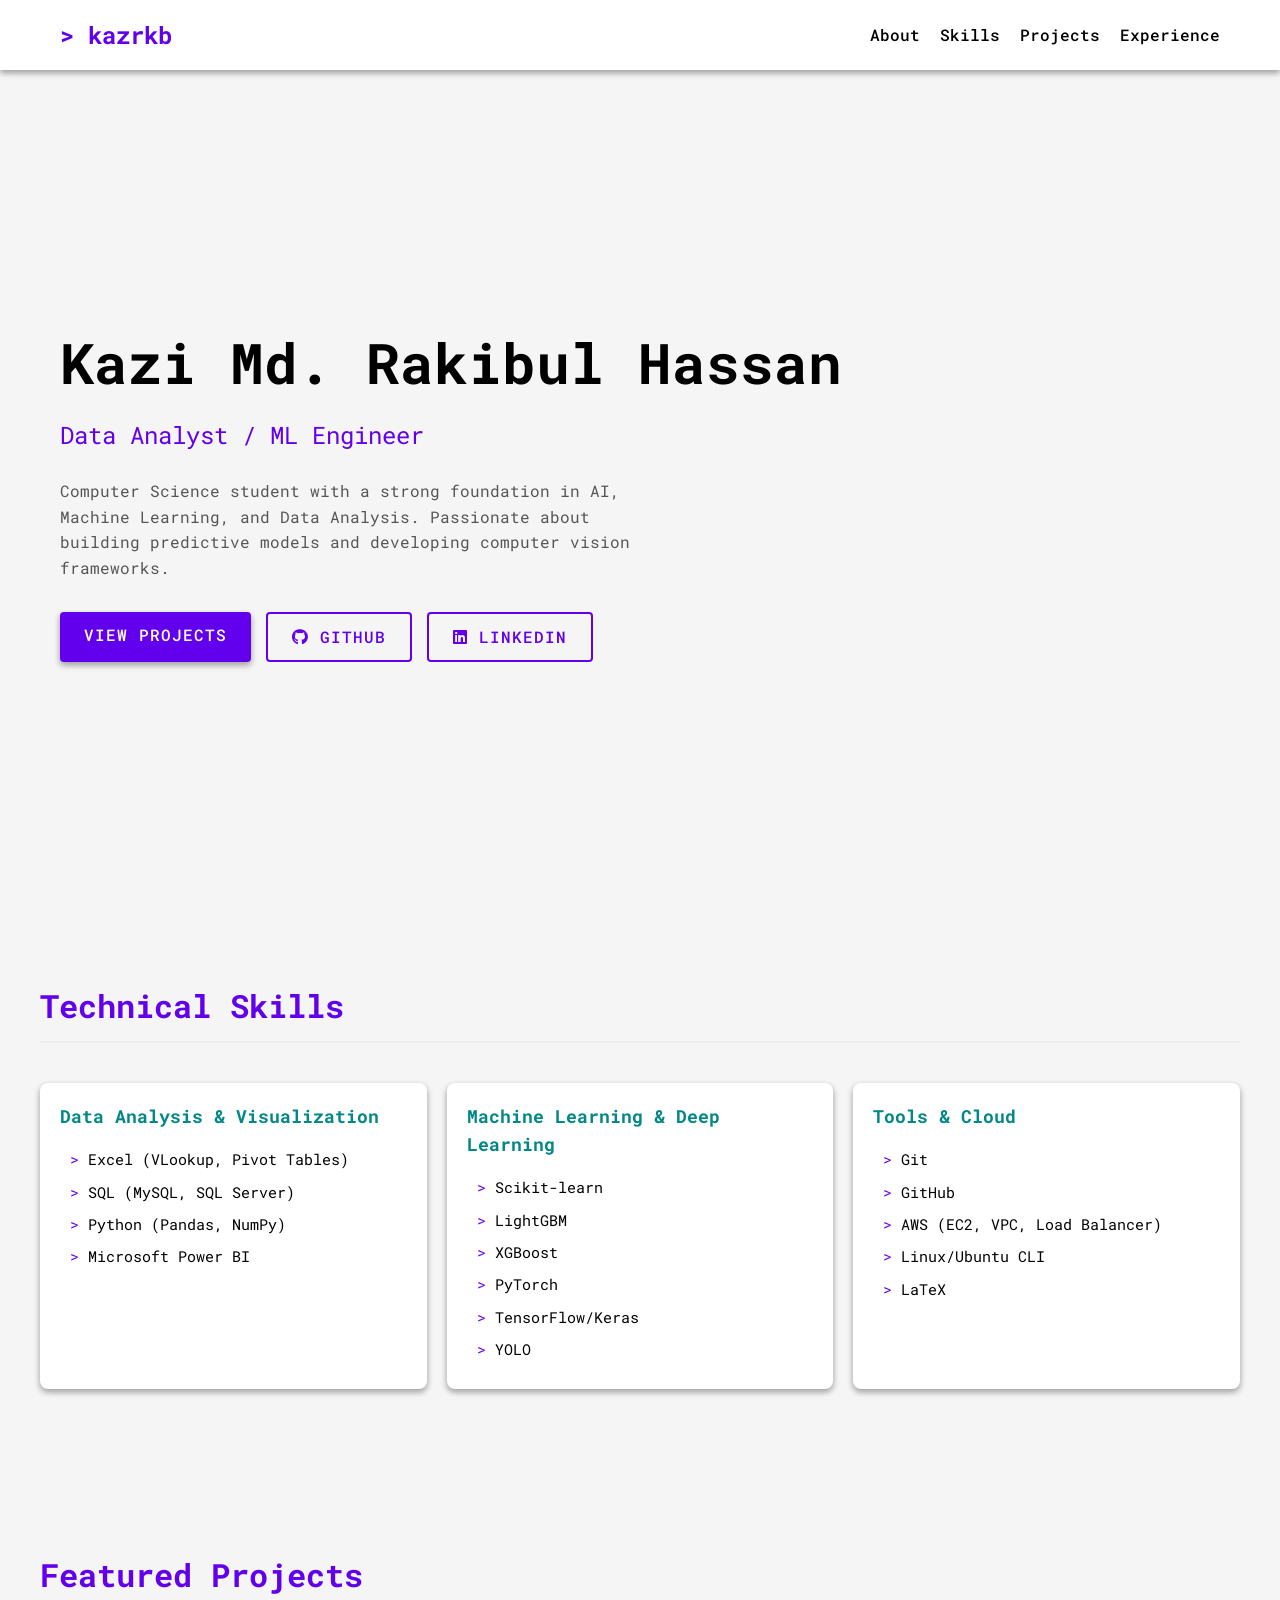
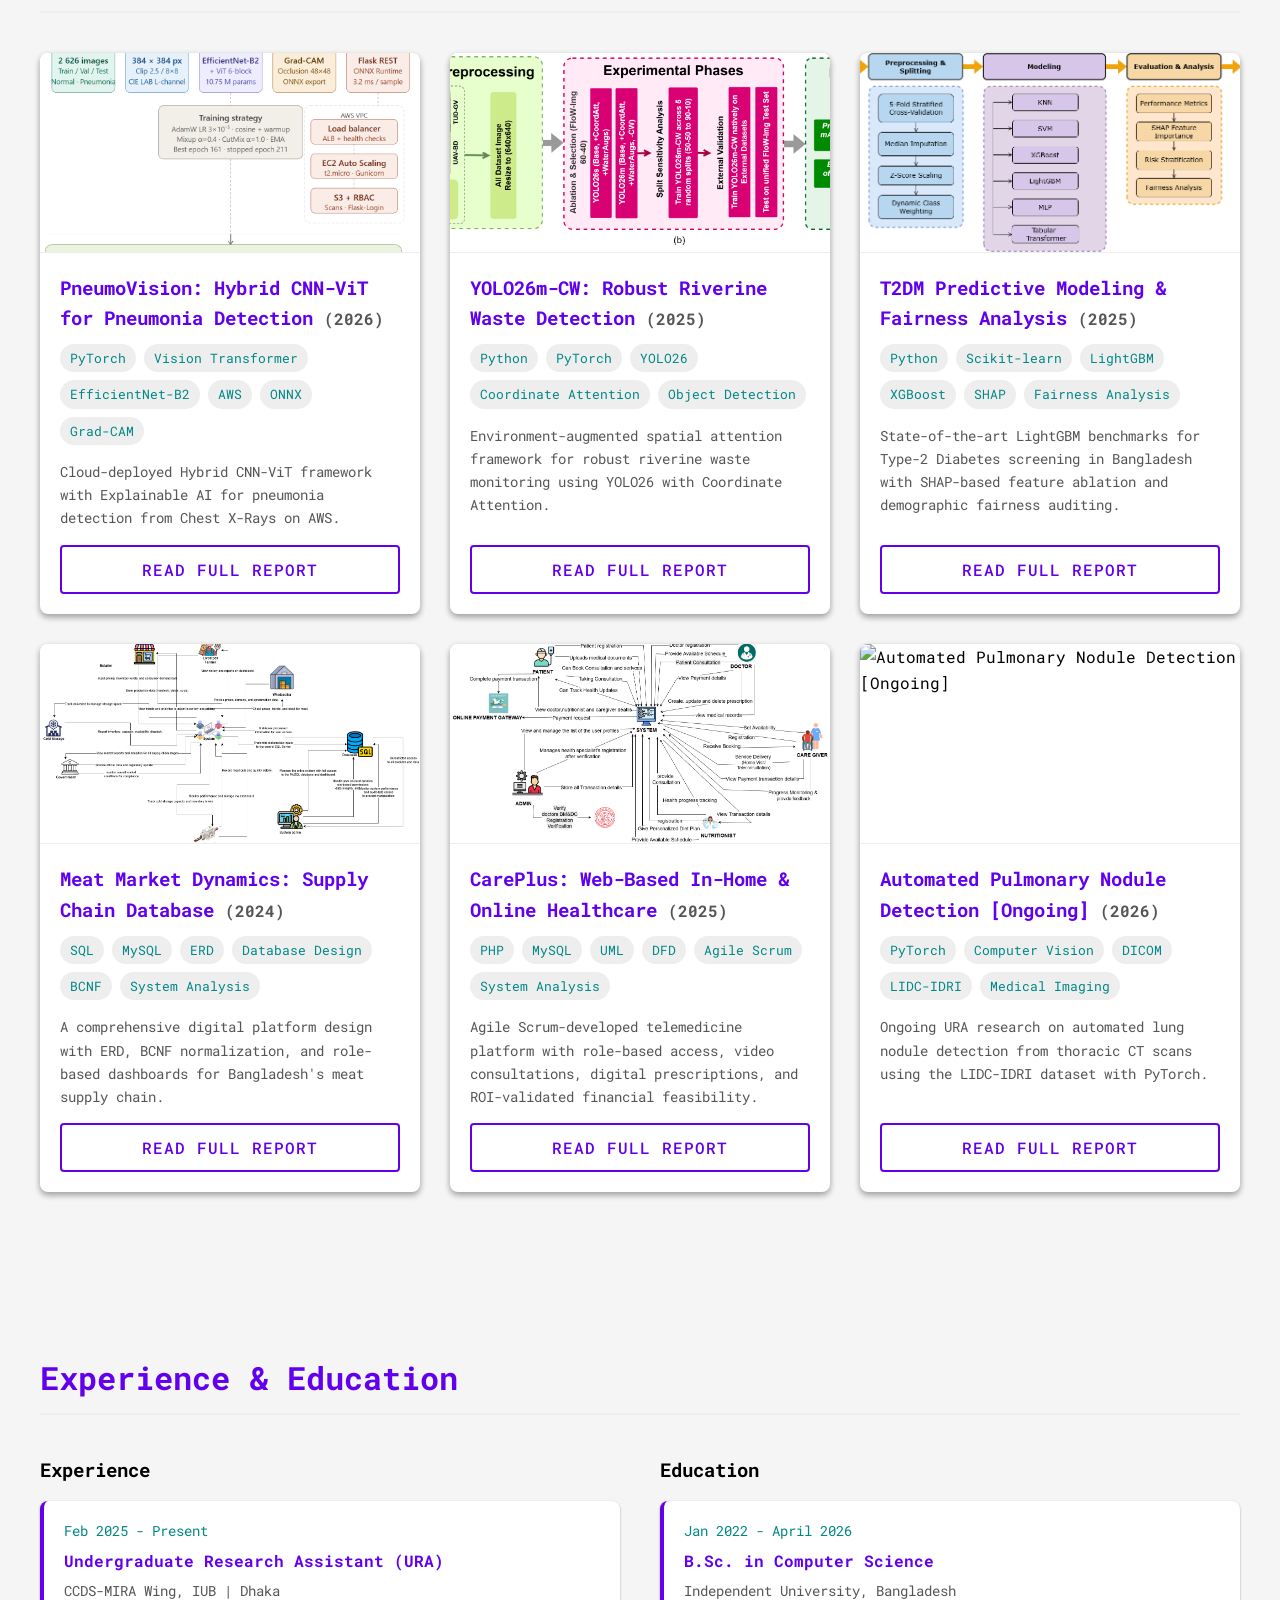
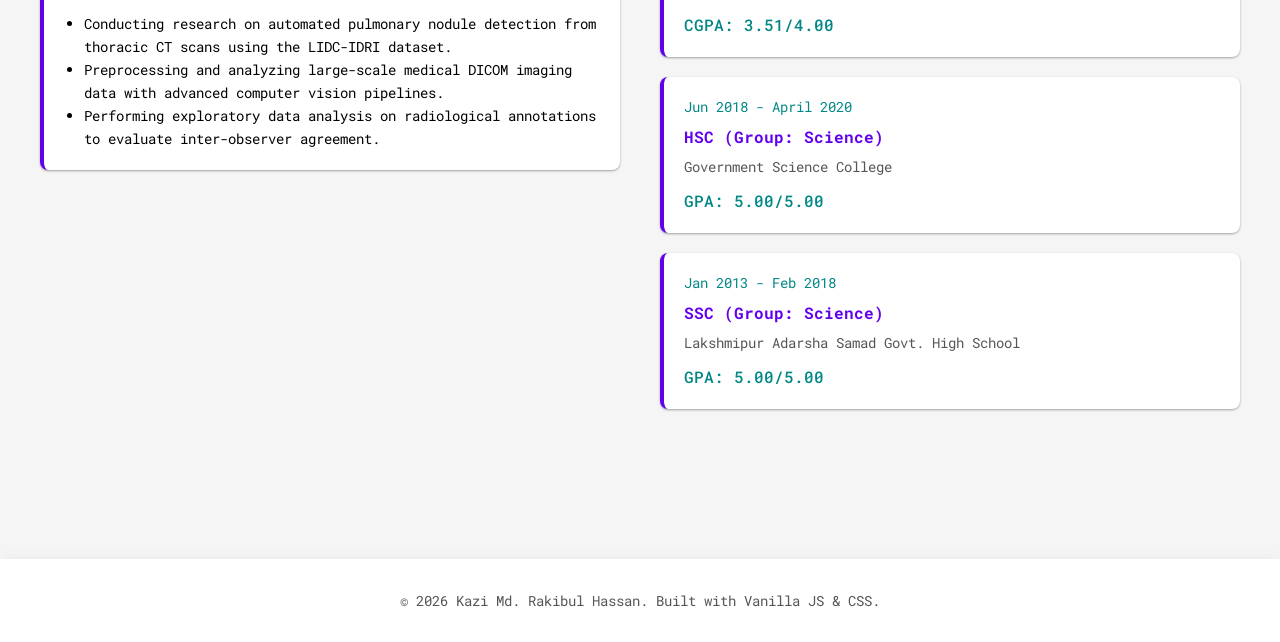
==== index.html @ a4ea5325 "Initial commit of portfolio with all projects" ====
<!DOCTYPE html>
<html lang="en">
<head>
    <meta charset="UTF-8">
    <meta name="viewport" content="width=device-width, initial-scale=1.0">
    <title>Kazi Md. Rakibul Hassan | Portfolio</title>
    
    <!-- Google Fonts: Roboto Mono for monospace look -->
    <link rel="preconnect" href="https://fonts.googleapis.com">
    <link rel="preconnect" href="https://fonts.gstatic.com" crossorigin>
    <link href="https://fonts.googleapis.com/css2?family=Roboto+Mono:wght@400;500;700&display=swap" rel="stylesheet">
    
    <!-- FontAwesome -->
    <link rel="stylesheet" href="https://cdnjs.cloudflare.com/ajax/libs/font-awesome/6.4.0/css/all.min.css">
    
    <link rel="stylesheet" href="styles.css">
</head>
<body>

    <!-- Navigation -->
    <nav class="navbar elevation-2">
        <div class="nav-content container">
            <div class="logo">>&nbsp;kazrkb</div>
            <ul class="nav-links">
                <li><a href="#about">About</a></li>
                <li><a href="#skills">Skills</a></li>
                <li><a href="#projects">Projects</a></li>
                <li><a href="#experience">Experience</a></li>
            </ul>
        </div>
    </nav>

    <!-- Hero Section -->
    <header class="hero container" id="about">
        <div class="hero-text">
            <h1 id="hero-name" class="typing-effect"></h1>
            <h2 id="hero-title" class="primary-text"></h2>
            <p id="hero-bio"></p>
            <div class="hero-actions">
                <a href="#projects" class="btn btn-primary elevation-2 ripple">View Projects</a>
                <a href="https://github.com/kazrkb" target="_blank" class="btn btn-outline ripple"><i class="fa-brands fa-github"></i> GitHub</a>
                <a href="https://linkedin.com/in/kazimdrakibulhassan" target="_blank" class="btn btn-outline ripple"><i class="fa-brands fa-linkedin"></i> LinkedIn</a>
            </div>
        </div>
    </header>

    <!-- Skills Section -->
    <section class="section container" id="skills">
        <h2 class="section-title">Technical Skills</h2>
        <div class="skills-grid" id="skills-container">
            <!-- Populated by JS -->
        </div>
    </section>

    <!-- Projects Section -->
    <section class="section container" id="projects">
        <h2 class="section-title">Featured Projects</h2>
        <div class="projects-grid" id="projects-container">
            <!-- Populated by JS -->
        </div>
    </section>

    <!-- Experience Section -->
    <section class="section container" id="experience">
        <h2 class="section-title">Experience & Education</h2>
        <div class="timeline-container">
            <div class="timeline" id="experience-container">
                <h3>Experience</h3>
                <!-- Populated by JS -->
            </div>
            <div class="timeline" id="education-container">
                <h3>Education</h3>
                <!-- Populated by JS -->
            </div>
        </div>
    </section>

    <!-- Footer -->
    <footer class="footer elevation-4">
        <div class="container text-center">
            <p>&copy; 2026 Kazi Md. Rakibul Hassan. Built with Vanilla JS & CSS.</p>
        </div>
    </footer>


    <script src="script.js"></script>
</body>
</html>
---- styles.css ----
:root {
    /* Material Light Theme Colors */
    --md-background: #f5f5f5;
    --md-surface: #ffffff;
    --md-surface-2: #eeeeee;
    --md-primary: #6200ee;
    --md-primary-variant: #3700b3;
    --md-secondary: #018786;
    --md-error: #b00020;
    --md-on-background: #000000;
    --md-on-surface: #000000;
    --md-on-primary: #ffffff;
    
    /* Elevations (Shadows) */
    --elevation-1: 0 1px 3px rgba(0,0,0,0.12), 0 1px 2px rgba(0,0,0,0.24);
    --elevation-2: 0 3px 6px rgba(0,0,0,0.16), 0 3px 6px rgba(0,0,0,0.23);
    --elevation-4: 0 10px 20px rgba(0,0,0,0.19), 0 6px 6px rgba(0,0,0,0.23);
    --elevation-8: 0 19px 38px rgba(0,0,0,0.30), 0 15px 12px rgba(0,0,0,0.22);
}

* {
    box-sizing: border-box;
    margin: 0;
    padding: 0;
}

body {
    font-family: 'Roboto Mono', monospace;
    background-color: var(--md-background);
    color: var(--md-on-background);
    line-height: 1.6;
    overflow-x: hidden;
}

.container {
    max-width: 1200px;
    margin: 0 auto;
    padding: 0 20px;
}

/* Material Elevations */
.elevation-1 { box-shadow: var(--elevation-1); }
.elevation-2 { box-shadow: var(--elevation-2); }
.elevation-4 { box-shadow: var(--elevation-4); }
.elevation-8 { box-shadow: var(--elevation-8); }

/* Typography */
h1, h2, h3, h4 {
    font-weight: 700;
    margin-bottom: 1rem;
    color: var(--md-on-surface);
}

.primary-text { color: var(--md-primary); }
.secondary-text { color: var(--md-secondary); }

/* Navigation */
.navbar {
    background-color: var(--md-surface);
    position: fixed;
    top: 0;
    width: 100%;
    z-index: 1000;
    padding: 1rem 0;
}

.nav-content {
    display: flex;
    justify-content: space-between;
    align-items: center;
}

.logo {
    font-size: 1.5rem;
    font-weight: 700;
    color: var(--md-primary);
}

.nav-links {
    list-style: none;
    display: flex;
    gap: 20px;
}

.nav-links a {
    color: var(--md-on-surface);
    text-decoration: none;
    transition: color 0.3s;
    font-weight: 500;
}

.nav-links a:hover {
    color: var(--md-primary);
}

/* Hero Section */
.hero {
    height: 100vh;
    display: flex;
    align-items: center;
    padding-top: 80px;
}

.hero-text h1 { font-size: 3.5rem; margin-bottom: 0.5rem; }
.hero-text h2 { font-size: 1.5rem; margin-bottom: 1.5rem; font-weight: 400; }
.hero-text p { max-width: 600px; margin-bottom: 2rem; color: #555; }

.hero-actions {
    display: flex;
    gap: 15px;
}

/* Buttons */
.btn {
    padding: 10px 24px;
    border: none;
    border-radius: 4px;
    font-family: 'Roboto Mono', monospace;
    font-size: 1rem;
    font-weight: 500;
    cursor: pointer;
    text-decoration: none;
    display: inline-block;
    transition: background-color 0.3s, transform 0.1s;
    text-transform: uppercase;
    letter-spacing: 1px;
}

.btn:active { transform: scale(0.98); }

.btn-primary {
    background-color: var(--md-primary);
    color: var(--md-on-primary);
}
.btn-primary:hover { background-color: #d4a5ff; }

.btn-outline {
    background-color: transparent;
    color: var(--md-primary);
    border: 2px solid var(--md-primary);
}
.btn-outline:hover { background-color: rgba(187, 134, 252, 0.1); }

/* Sections */
.section {
    padding: 80px 0;
}
.section-title {
    font-size: 2rem;
    border-bottom: 2px solid var(--md-surface-2);
    padding-bottom: 10px;
    margin-bottom: 40px;
    color: var(--md-primary);
}

/* Cards */
.card {
    background-color: var(--md-surface);
    border-radius: 8px;
    overflow: hidden;
    transition: transform 0.3s, box-shadow 0.3s;
    display: flex;
    flex-direction: column;
}

.card:hover {
    transform: translateY(-5px);
    box-shadow: var(--elevation-4);
}

/* Projects Grid */
.projects-grid {
    display: grid;
    grid-template-columns: repeat(auto-fill, minmax(300px, 1fr));
    gap: 30px;
}

.project-img {
    width: 100%;
    height: 200px;
    object-fit: cover;
    border-bottom: 1px solid var(--md-surface-2);
}

.project-content {
    padding: 20px;
    flex-grow: 1;
    display: flex;
    flex-direction: column;
}

.project-title {
    font-size: 1.2rem;
    margin-bottom: 10px;
}

.project-desc {
    color: #555;
    font-size: 0.9rem;
    margin-bottom: 15px;
    flex-grow: 1;
}

.tags {
    display: flex;
    flex-wrap: wrap;
    gap: 8px;
    margin-bottom: 15px;
}

.tag {
    background-color: var(--md-surface-2);
    color: var(--md-secondary);
    padding: 4px 10px;
    border-radius: 16px;
    font-size: 0.8rem;
}

/* Skills Grid */
.skills-grid {
    display: grid;
    grid-template-columns: repeat(auto-fit, minmax(250px, 1fr));
    gap: 20px;
}

.skill-category {
    background-color: var(--md-surface);
    padding: 20px;
    border-radius: 8px;
}
.skill-category h3 { color: var(--md-secondary); font-size: 1.1rem;}
.skill-category ul { list-style-type: none; padding-left: 10px; }
.skill-category li { margin-bottom: 8px; font-size: 0.95rem; }
.skill-category li::before { content: "> "; color: var(--md-primary); }

/* Timeline (Experience/Education) */
.timeline-container {
    display: grid;
    grid-template-columns: 1fr 1fr;
    gap: 40px;
}

.timeline-item {
    background-color: var(--md-surface);
    padding: 20px;
    border-radius: 8px;
    margin-bottom: 20px;
    border-left: 4px solid var(--md-primary);
}
.timeline-date { color: var(--md-secondary); font-size: 0.85rem; margin-bottom: 5px;}
.timeline-title { font-weight: 700; margin-bottom: 5px; }
.timeline-subtitle { color: #555; font-size: 0.9rem; margin-bottom: 10px;}


/* Footer */
.footer {
    background-color: var(--md-surface);
    padding: 30px 0;
    margin-top: 50px;
    font-size: 0.9rem;
    color: #555;
}
.text-center { text-align: center; }

/* Specific Article Layouts */
.section-intro {
    font-size: 1.1rem;
    color: #444;
    margin-bottom: 30px;
    font-style: italic;
}

.methodology-item {
    display: grid;
    grid-template-columns: 1fr 1fr;
    gap: 40px;
    align-items: center;
    margin-bottom: 40px;
}

.methodology-item img {
    width: 70%;
    margin: 0 auto;
    display: block;
    border-radius: 8px;
    box-shadow: var(--elevation-2);
    padding: 4%;
    background-color: #fff;
    box-sizing: border-box;
}

.results-item {
    display: grid;
    grid-template-columns: 1fr 1fr;
    gap: 40px;
    align-items: center;
    margin-bottom: 40px;
}

.results-item img {
    width: 70%;
    margin: 0 auto;
    display: block;
    border-radius: 8px;
    box-shadow: var(--elevation-1);
    transition: transform 0.2s;
    padding: 4%;
    background-color: #fff;
    box-sizing: border-box;
}

.results-item img:hover {
    transform: scale(1.05);
}

/* Responsive */
@media (max-width: 768px) {
    .timeline-container { grid-template-columns: 1fr; }
    .hero-text h1 { font-size: 2.5rem; }
    .modal-content { width: 95%; margin: 10% auto; }
    .methodology-layout, .results-layout { grid-template-columns: 1fr; }
}
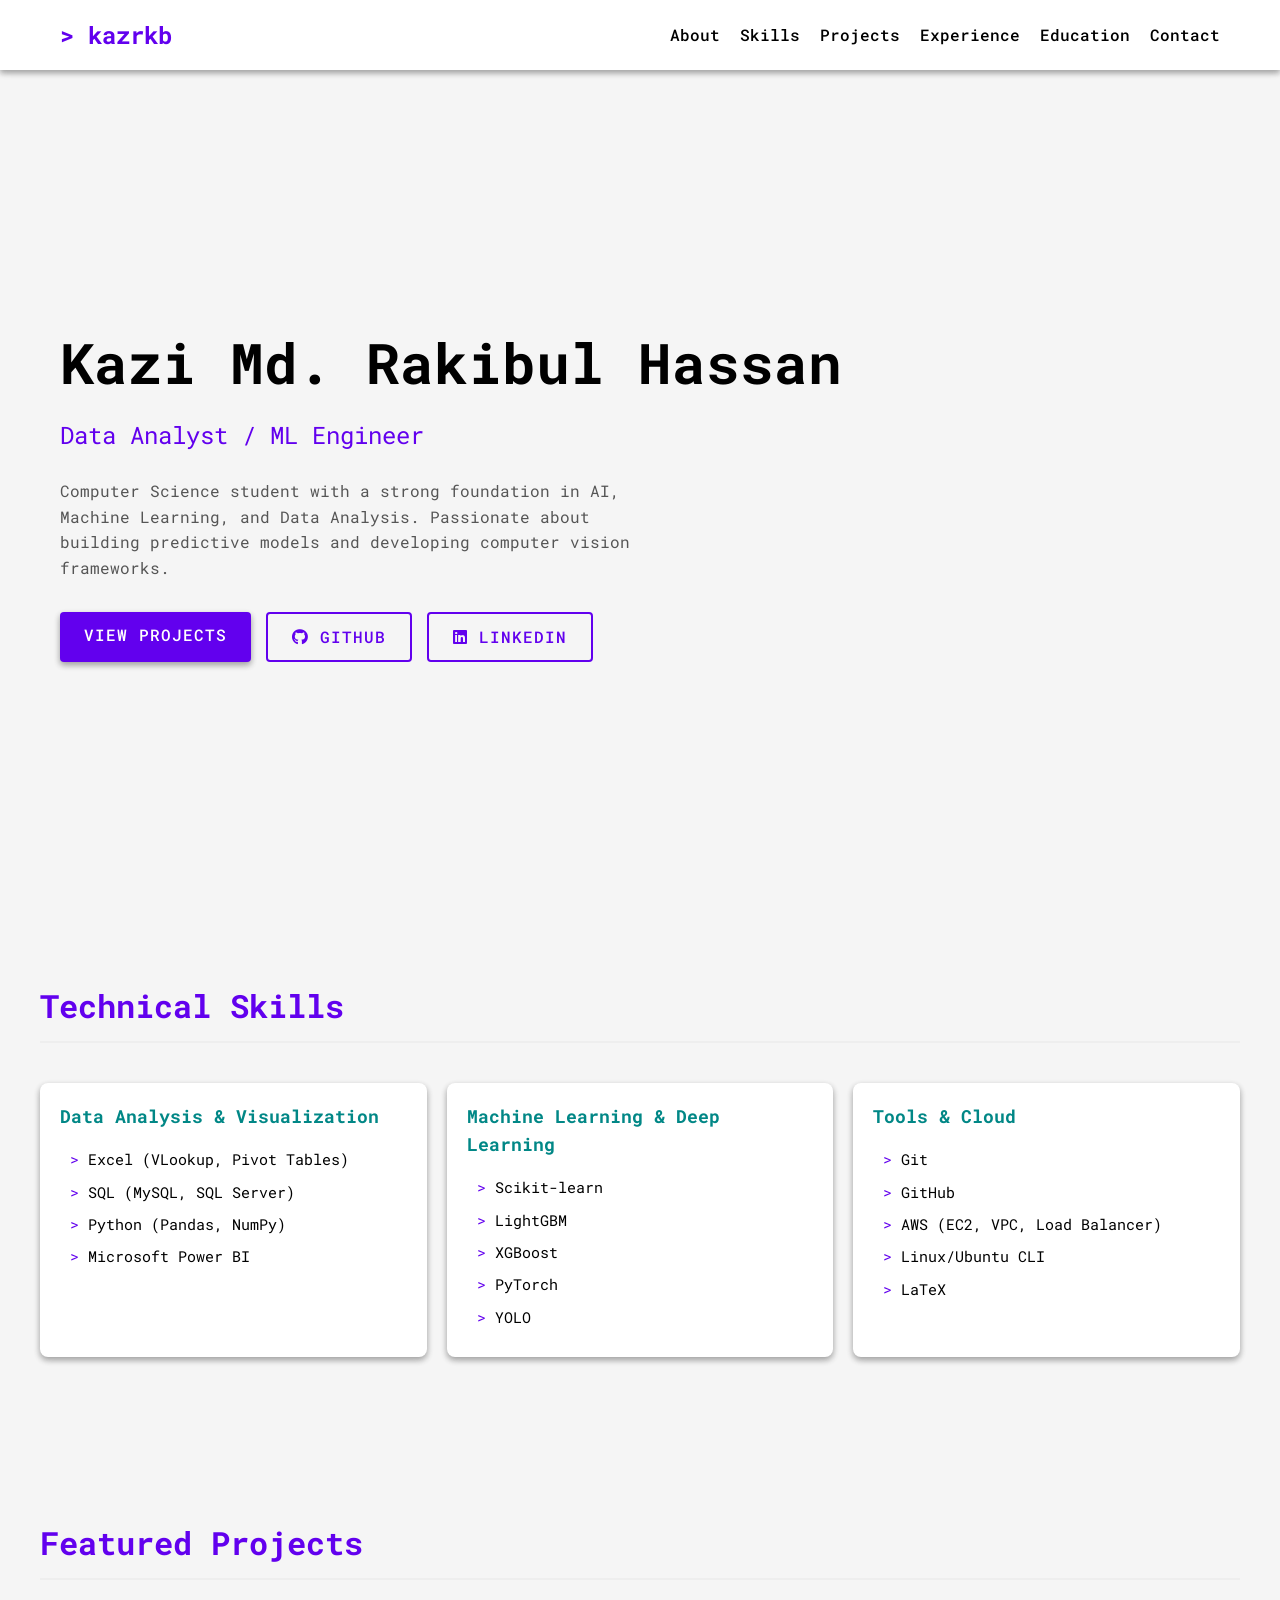
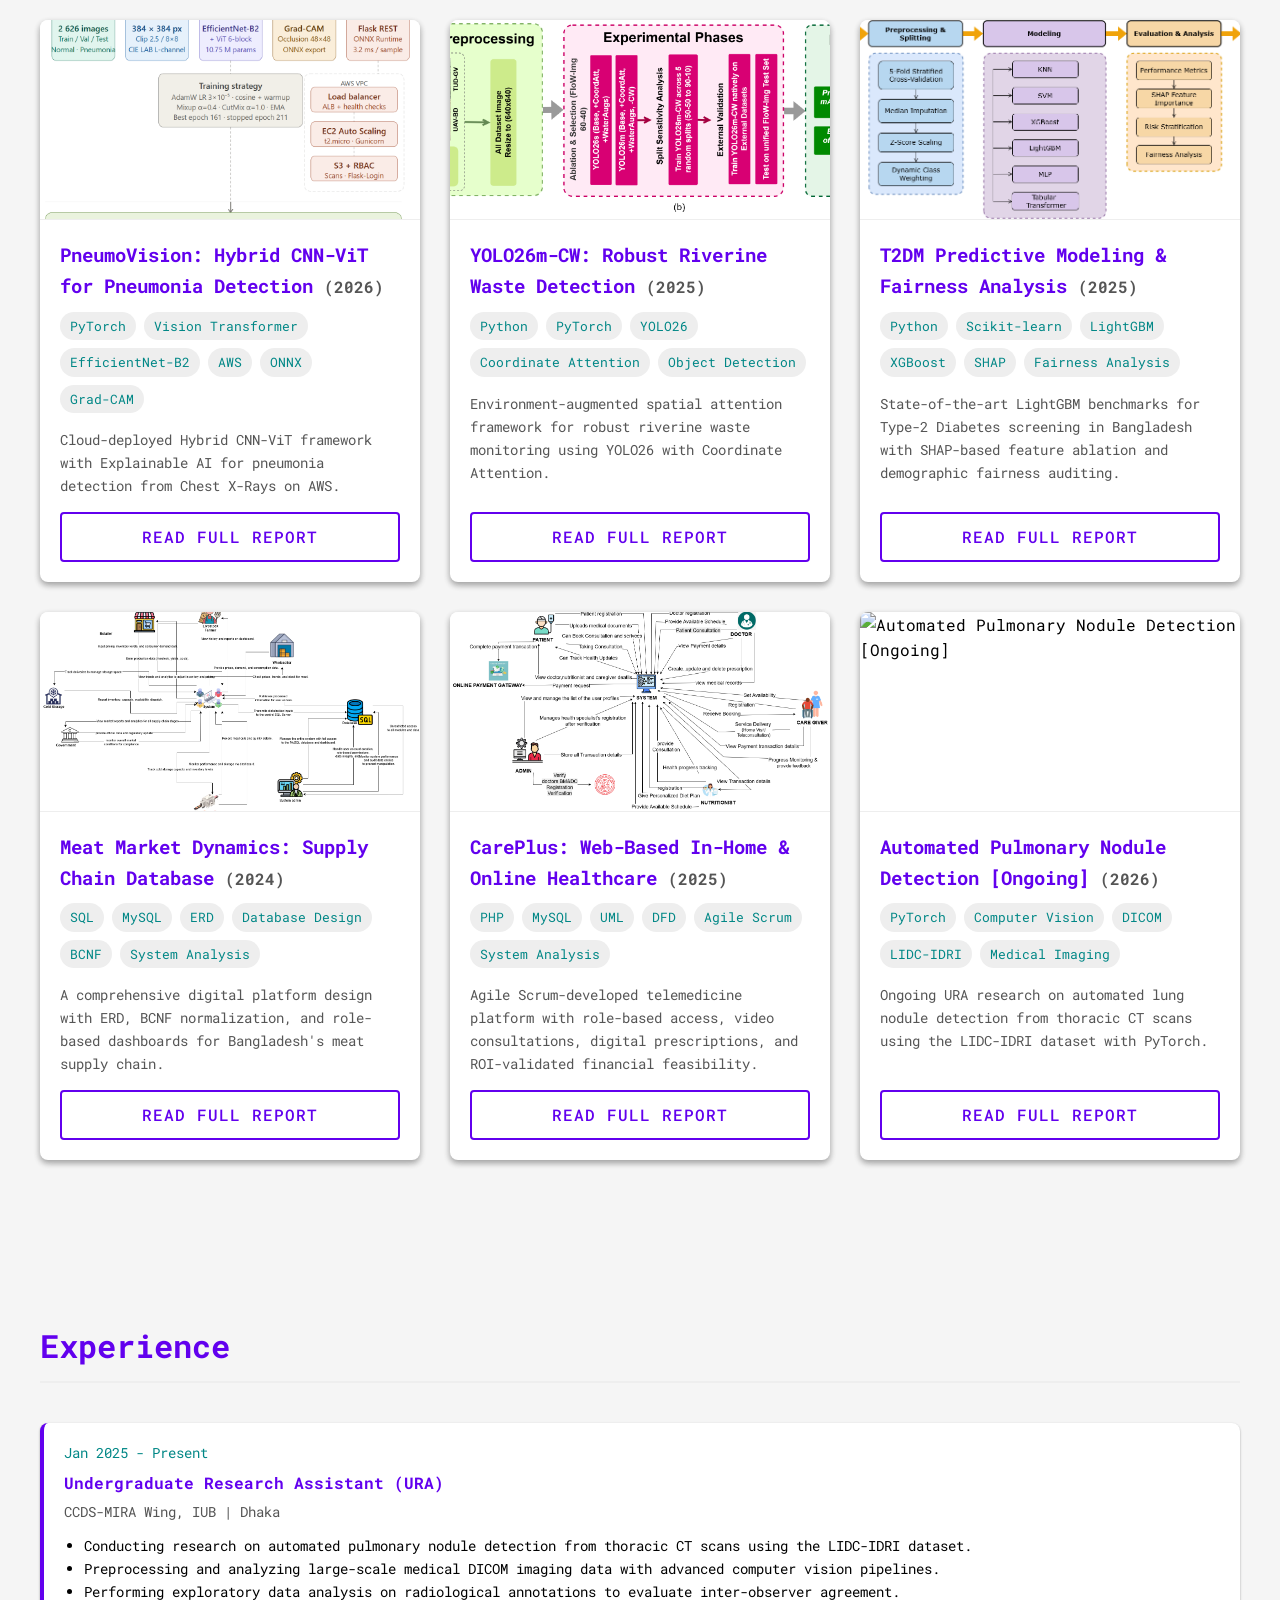
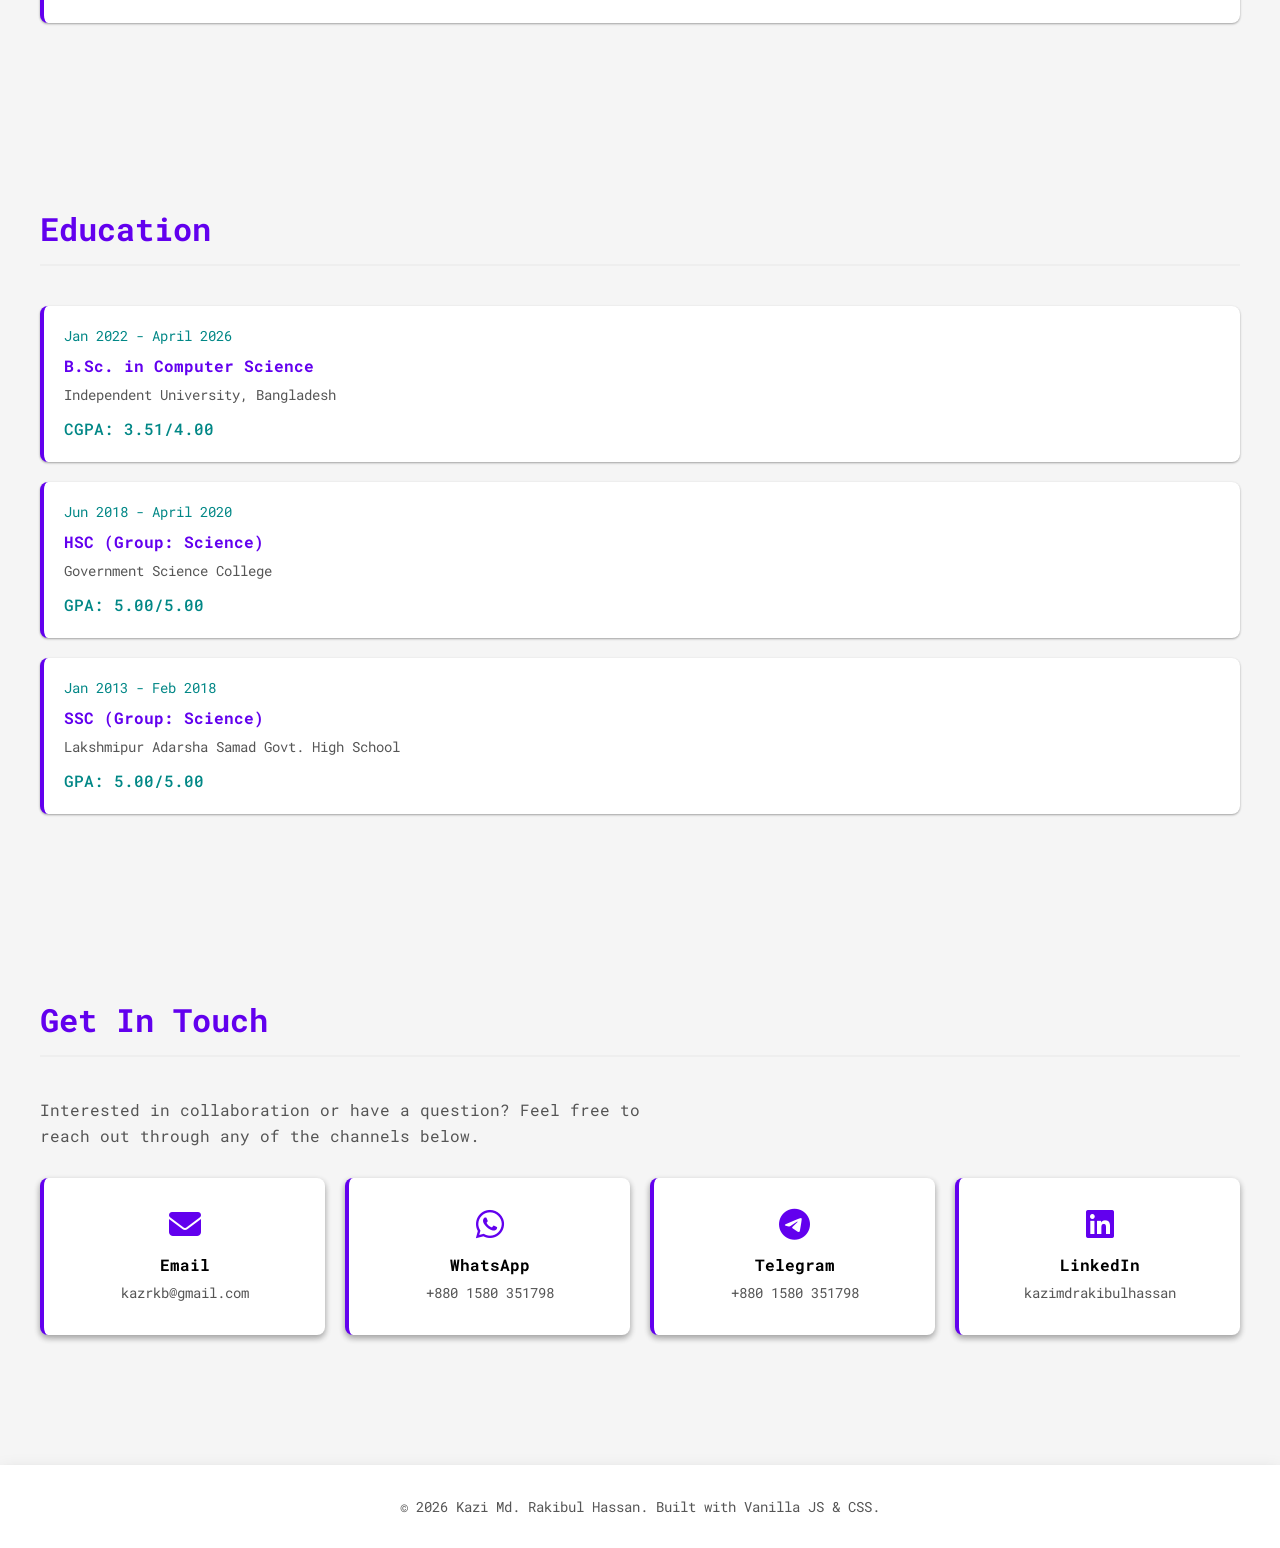
==== commit f49e30cc: "Separate Experience and Education sections, add Contact section with email, WhatsApp, Telegram" ====
--- a/index.html
+++ b/index.html
@@ -26,6 +26,8 @@
                 <li><a href="#skills">Skills</a></li>
                 <li><a href="#projects">Projects</a></li>
                 <li><a href="#experience">Experience</a></li>
+                <li><a href="#education">Education</a></li>
+                <li><a href="#contact">Contact</a></li>
             </ul>
         </div>
     </nav>
@@ -62,16 +64,45 @@
 
     <!-- Experience Section -->
     <section class="section container" id="experience">
-        <h2 class="section-title">Experience & Education</h2>
-        <div class="timeline-container">
-            <div class="timeline" id="experience-container">
-                <h3>Experience</h3>
-                <!-- Populated by JS -->
-            </div>
-            <div class="timeline" id="education-container">
-                <h3>Education</h3>
-                <!-- Populated by JS -->
-            </div>
+        <h2 class="section-title">Experience</h2>
+        <div id="experience-container">
+            <!-- Populated by JS -->
+        </div>
+    </section>
+
+    <!-- Education Section -->
+    <section class="section container" id="education">
+        <h2 class="section-title">Education</h2>
+        <div id="education-container">
+            <!-- Populated by JS -->
+        </div>
+    </section>
+
+    <!-- Contact Section -->
+    <section class="section container" id="contact">
+        <h2 class="section-title">Get In Touch</h2>
+        <p class="contact-intro">Interested in collaboration or have a question? Feel free to reach out through any of the channels below.</p>
+        <div class="contact-grid">
+            <a href="mailto:kazrkb@gmail.com" class="contact-card elevation-2">
+                <i class="fa-solid fa-envelope"></i>
+                <h3>Email</h3>
+                <p>kazrkb@gmail.com</p>
+            </a>
+            <a href="https://wa.me/8801580351798" target="_blank" class="contact-card elevation-2">
+                <i class="fa-brands fa-whatsapp"></i>
+                <h3>WhatsApp</h3>
+                <p>+880 1580 351798</p>
+            </a>
+            <a href="https://t.me/+8801580351798" target="_blank" class="contact-card elevation-2">
+                <i class="fa-brands fa-telegram"></i>
+                <h3>Telegram</h3>
+                <p>+880 1580 351798</p>
+            </a>
+            <a href="https://linkedin.com/in/kazimdrakibulhassan" target="_blank" class="contact-card elevation-2">
+                <i class="fa-brands fa-linkedin"></i>
+                <h3>LinkedIn</h3>
+                <p>kazimdrakibulhassan</p>
+            </a>
         </div>
     </section>
 
--- a/styles.css
+++ b/styles.css
@@ -313,10 +313,59 @@
     transform: scale(1.05);
 }
 
+/* Contact Section */
+.contact-intro {
+    color: #555;
+    font-size: 1rem;
+    margin-bottom: 30px;
+    max-width: 600px;
+}
+
+.contact-grid {
+    display: grid;
+    grid-template-columns: repeat(auto-fit, minmax(220px, 1fr));
+    gap: 20px;
+}
+
+.contact-card {
+    background-color: var(--md-surface);
+    padding: 30px 20px;
+    border-radius: 8px;
+    text-align: center;
+    text-decoration: none;
+    color: var(--md-on-surface);
+    transition: transform 0.3s, box-shadow 0.3s;
+    border-left: 4px solid var(--md-primary);
+}
+
+.contact-card:hover {
+    transform: translateY(-5px);
+    box-shadow: var(--elevation-4);
+}
+
+.contact-card i {
+    font-size: 2rem;
+    color: var(--md-primary);
+    margin-bottom: 12px;
+}
+
+.contact-card h3 {
+    font-size: 1rem;
+    margin-bottom: 5px;
+    color: var(--md-on-surface);
+}
+
+.contact-card p {
+    font-size: 0.85rem;
+    color: #555;
+}
+
 /* Responsive */
 @media (max-width: 768px) {
     .timeline-container { grid-template-columns: 1fr; }
     .hero-text h1 { font-size: 2.5rem; }
     .modal-content { width: 95%; margin: 10% auto; }
     .methodology-layout, .results-layout { grid-template-columns: 1fr; }
-}
+    .contact-grid { grid-template-columns: 1fr 1fr; }
+    .nav-links { gap: 10px; font-size: 0.85rem; }
+}
